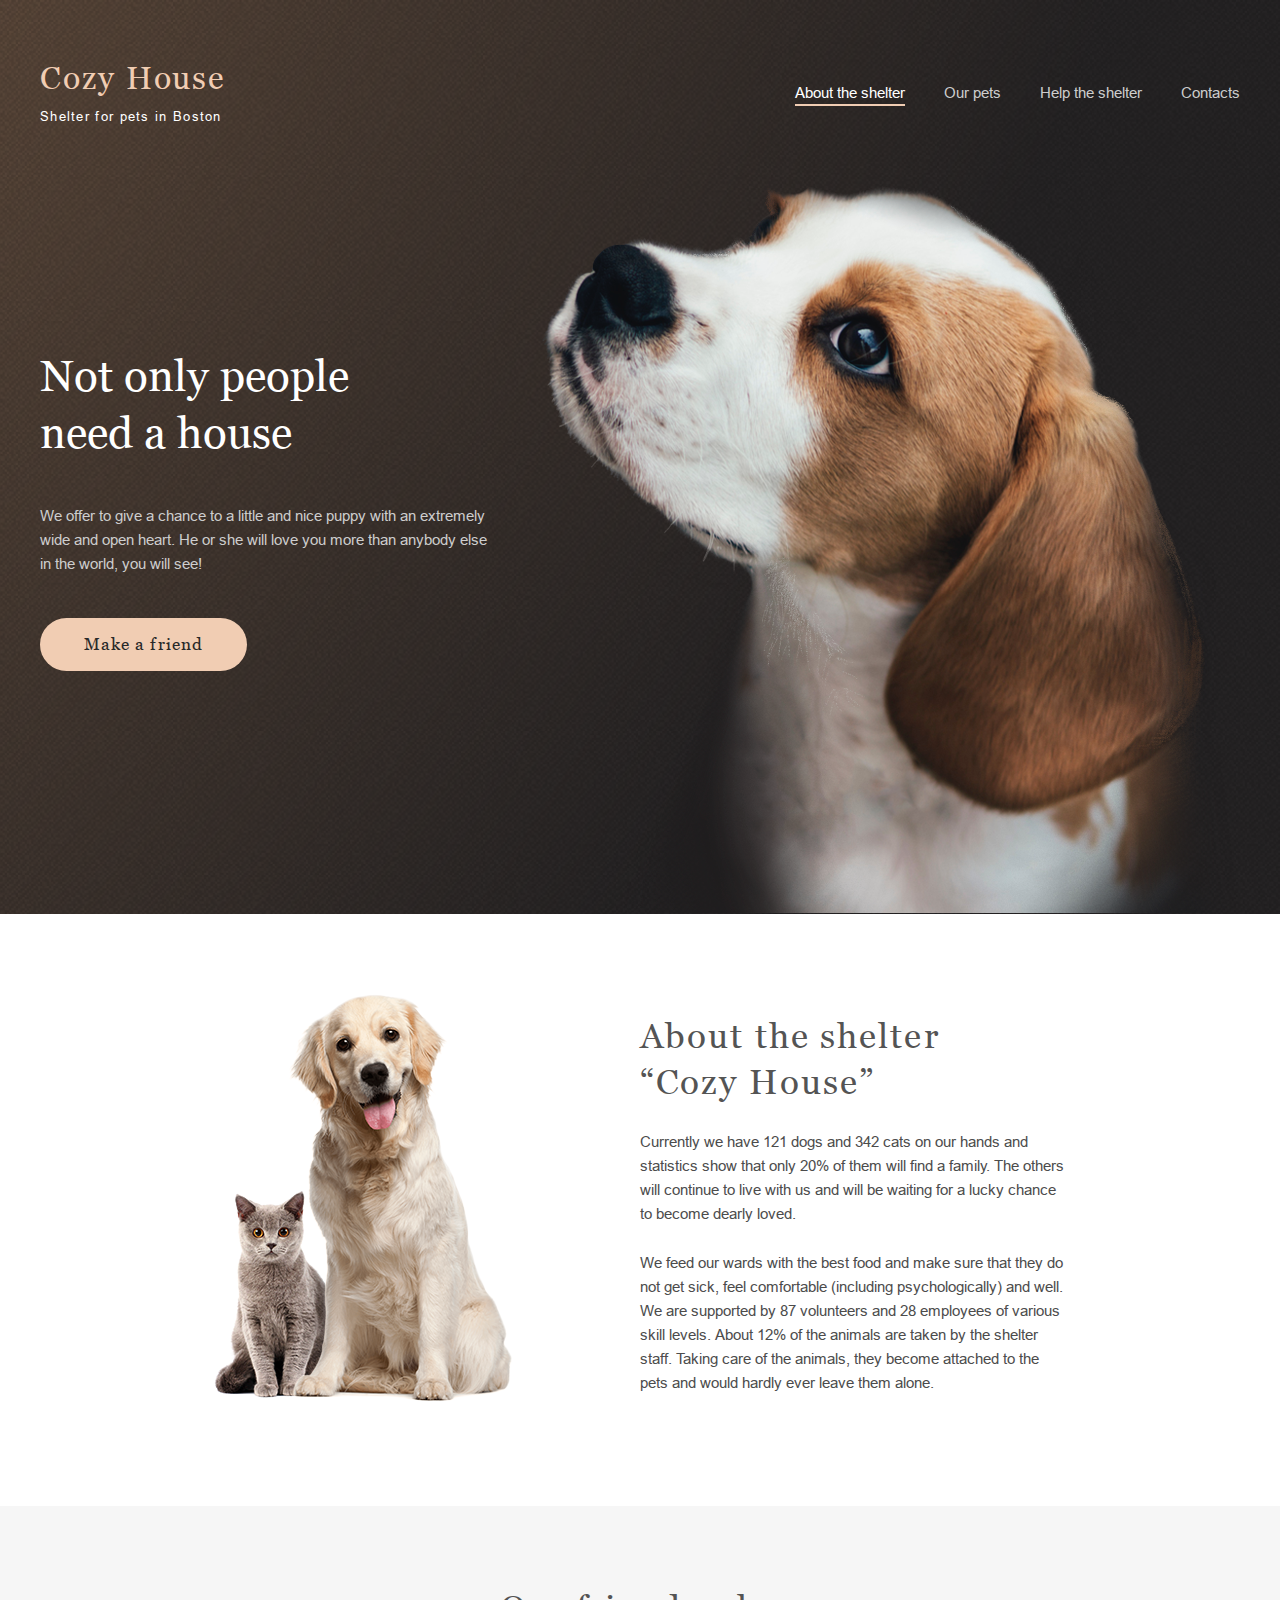
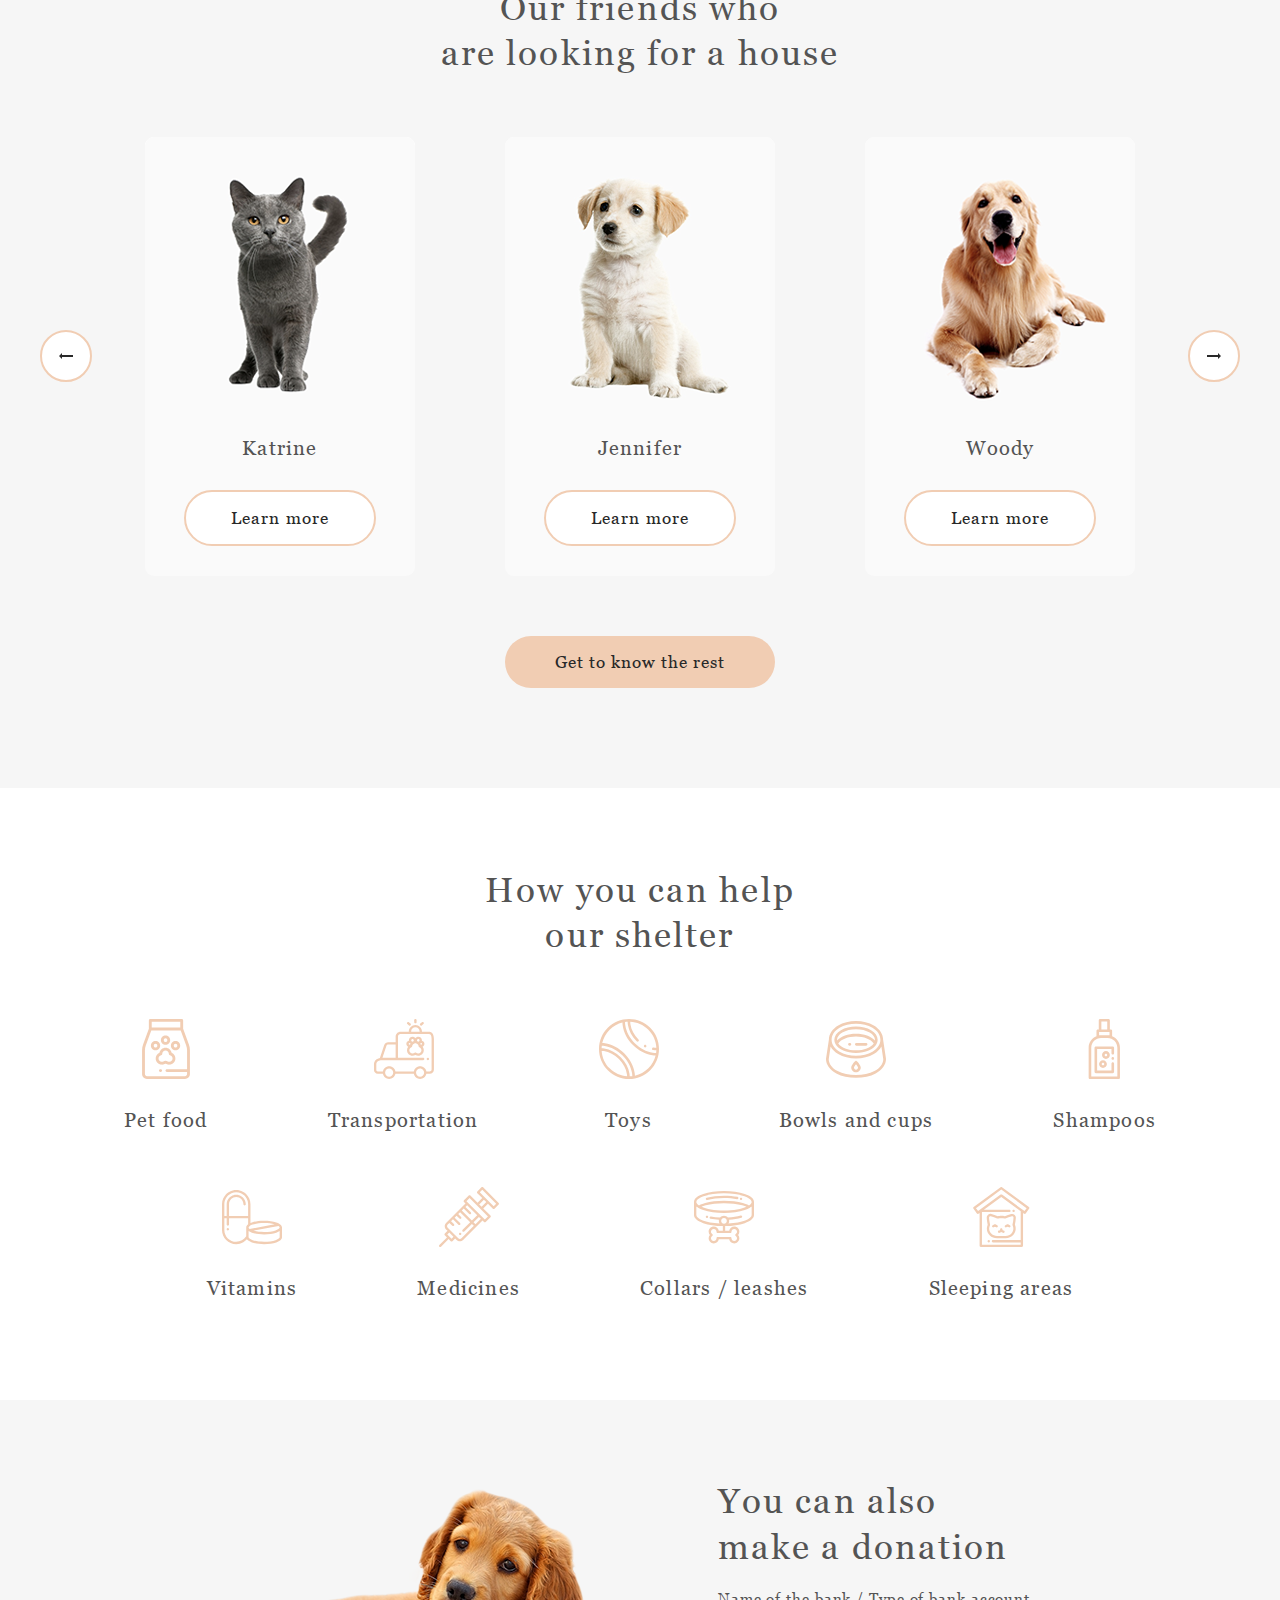
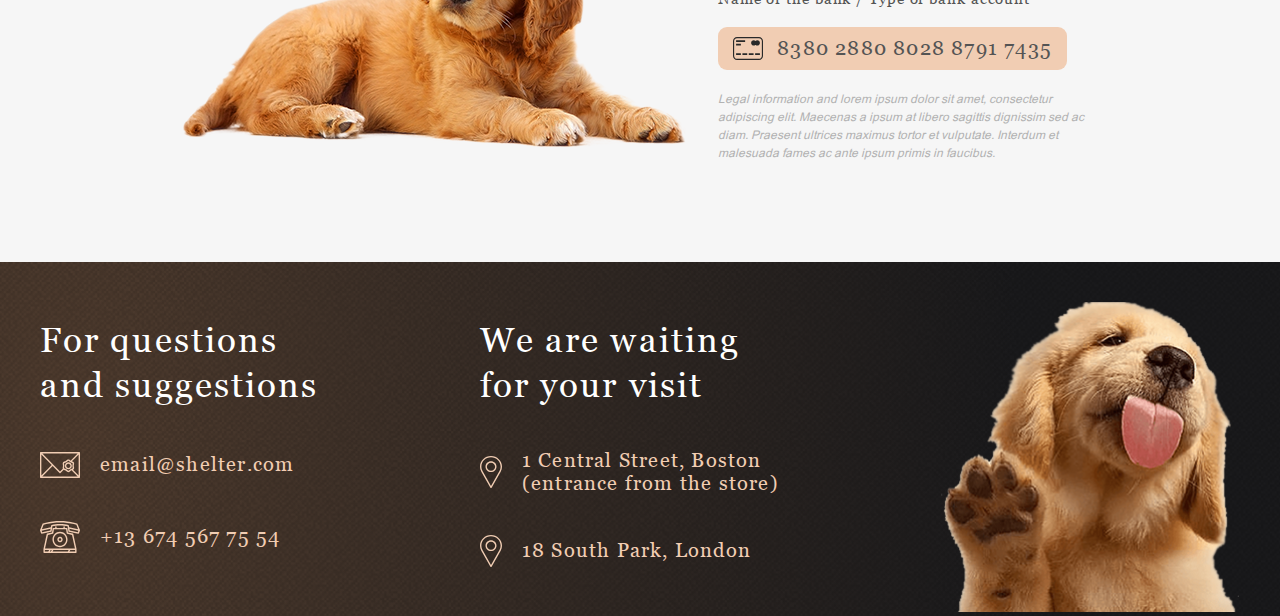
==== index.html @ 32de22db "Add files via upload" ====
<!DOCTYPE html>
<html lang="en">
  <head>
    <meta charset="UTF-8" />
    <meta name="viewport" content="width=device-width, initial-scale=1.0" />
    <title>Shelter</title>
    <link rel="stylesheet" type="text/css" href="style/style.css" />
    <link rel="stylesheet" type="text/css" href="style/main_page.css" />
    <link rel="stylesheet" type="text/css" href="style/media.css" />
    <link
      rel="shortcut icon"
      href="./images/favicon32x32.ico"
      type="image/png"
    />
  </head>
  <body>
    <section class="start-screen">
      <header class="header container">
        <div class="header__logo">
          <h1>
            <a class="header__h1-link" href="#">Cozy House</a>
          </h1>
          <a class="header__about-link" href="#">Shelter for pets in Boston</a>
        </div>
        <button class="header__button-burger">
          <span class="header__button-elem"></span>
          <span class="header__button-elem"></span>
          <span class="header__button-elem"></span>
        </button>
        <nav class="header__nav">
          <a class="header__nav-point header__nav-active" href="#"
            >About the shelter</a
          >
          <a class="header__nav-point" href="pets.html">Our pets</a>
          <a class="header__nav-point" href="#help">Help the shelter</a>
          <a class="header__nav-point" href="#footer-section">Contacts</a>
        </nav>
      </header>
      <div class="not-only container">
        <div class="not-only__content">
          <h2 class="not-only__content-title">
            Not only people
            <br />
            need a house
          </h2>
          <p class="not-only__content-text">
            We offer to give a chance to a little and nice puppy with an
            extremely wide and open heart. He or she will love you more than
            anybody else in the world, you will see!
          </p>
          <a class="not-only__content-button btn-1" href="#our-friends">
            Make a friend
          </a>
        </div>
        <picture>
          <source
            srcset="./images/start-screen-puppy-320.png"
            type="image/png"
            media="(max-width: 767px)"
          />
          <source
            srcset="./images/start-screen-puppy-768.png"
            type="image/png"
            media="(max-width: 1279px)"
          />
          <img
            class="not-only__puppy"
            src="./images/start-screen-puppy.png"
            alt="start-screen-puppy"
          />
        </picture>
      </div>
    </section>
    <section class="about">
      <div class="container about__wrapper">
        <div class="about__pets">
          <picture>
            <source
              srcset="./images/about-pets-320.png"
              type="image/png"
              media="(max-width: 767px)"
            />
            <img src="./images/about-pets.png" alt="cat-and-dog" />
          </picture>
        </div>
        <div class="about__text">
          <h2 class="about__title">
            About the shelter
            <br />
            “Cozy House”
          </h2>
          <p class="about__parag1">
            Currently we have 121 dogs and 342 cats on our hands and statistics
            show that only 20% of them will find a family. The others will
            continue to live with us and will be waiting for a lucky chance to
            become dearly loved.
          </p>
          <p class="about__parag2">
            We feed our wards with the best food and make sure that they do not
            get sick, feel comfortable (including psychologically) and well. We
            are supported by 87 volunteers and 28 employees of various skill
            levels. About 12% of the animals are taken by the shelter staff.
            Taking care of the animals, they become attached to the pets and
            would hardly ever leave them alone.
          </p>
        </div>
      </div>
    </section>
    <section class="our-friends" id="our-friends">
      <div class="container our-friends__wrapper">
        <h2 class="our-friends__title">
          Our friends who
          <br />
          are looking for a house
        </h2>
        <div class="swiper-container">
          <div class="our-friends__button-left">
            <button class="button-left__arrows">
              <img src="./images/Arrow.svg" alt="arrow" />
            </button>
          </div>
          <div class="pets-container">
            <div class="pets-container__card">
              <img src="./images/pets-katrine.png" alt="pets-katrine" />
              <h4 class="pets-container__card-name">Katrine</h4>
              <button class="pets-container__card-btn">Learn more</button>
            </div>
            <div class="pets-container__card">
              <img src="./images/pets-jennifer.png" alt="pets-jenni" />
              <h4 class="pets-container__card-name">Jennifer</h4>
              <button class="pets-container__card-btn">Learn more</button>
            </div>
            <div class="pets-container__card">
              <img src="./images/pets-woody.png" alt="pets-woody" />
              <h4 class="pets-container__card-name">Woody</h4>
              <button class="pets-container__card-btn">Learn more</button>
            </div>
          </div>
          <div class="our-friends__button-right">
            <button class="button-right__arrows">
              <img src="./images/Arrow.svg" alt="arrow" />
            </button>
          </div>
        </div>
        <a class="our-friends__button" href="pets.html">Get to know the rest</a>
      </div>
    </section>
    <section class="help" id="help">
      <div class="container help__wrapper">
        <h2 class="help__title">
          How you can help
          <br />
          our shelter
        </h2>
        <div class="help-container">
          <div class="help-container__card">
            <img
              class="help-containe__img"
              src="./images/icon-pet-food.svg"
              alt="pet-food"
            />
            <h4 class="help-container__card-name">Pet food</h4>
          </div>
          <div class="help-container__card">
            <img
              class="help-containe__img"
              src="./images/icon-transportation.svg"
              alt="transport"
            />
            <h4 class="help-container__card-name">Transportation</h4>
          </div>
          <div class="help-container__card">
            <img
              class="help-containe__img"
              src="./images/icon-toys.svg"
              alt="toys"
            />
            <h4 class="help-container__card-name">Toys</h4>
          </div>
          <div class="help-container__card">
            <img
              class="help-containe__img"
              src="./images/icon-bowls-and-cups.svg"
              alt="bowls-and-cups"
            />
            <h4 class="help-container__card-name">Bowls and cups</h4>
          </div>
          <div class="help-container__card">
            <img
              class="help-containe__img"
              src="./images/icon-shampoos.svg"
              alt="shampoos"
            />
            <h4 class="help-container__card-name">Shampoos</h4>
          </div>
          <div class="help-container__card">
            <img
              class="help-containe__img"
              src="./images/icon-vitamins.svg"
              alt="vitamins"
            />
            <h4 class="help-container__card-name">Vitamins</h4>
          </div>
          <div class="help-container__card">
            <img
              class="help-containe__img"
              src="./images/icon-medicines.svg"
              alt="medicines"
            />
            <h4 class="help-container__card-name">Medicines</h4>
          </div>
          <div class="help-container__card">
            <img
              class="help-containe__img"
              src="./images/icon-collars-leashes.svg"
              alt="collars-leashes"
            />
            <h4 class="help-container__card-name">Collars / leashes</h4>
          </div>
          <div class="help-container__card">
            <img
              class="help-containe__img"
              src="./images/icon-sleeping-area.svg"
              alt="sleeping-area"
            />
            <h4 class="help-container__card-name">Sleeping areas</h4>
          </div>
        </div>
      </div>
    </section>
    <section class="donate">
      <div class="container donate__wrapper">
        <div class="donate-container">
          <picture class="donation-dog-img">
            <source
              srcset="./images/donation-dog-320.png"
              type="image/png"
              media="(max-width: 767px)"
            />
            <img src="./images/donation-dog.png" alt="dog" />
          </picture>
          <div class="donate-container__about">
            <h2 class="donate__title">
              You can also
              <br />
              make a donation
            </h2>
            <h5 class="donate__subtitle">
              Name of the bank / Type of bank account
            </h5>
            <a class="donate-container__link" href="#">
              <img src="./images/credit-card.svg" alt="credit-card" />
              <span class="donate-container__number"
                >8380 2880 8028 8791 7435</span
              >
            </a>
            <div class="donate__about">
              Legal information and lorem ipsum dolor sit amet, consectetur
              adipiscing elit. Maecenas a ipsum at libero sagittis dignissim sed
              ac diam. Praesent ultrices maximus tortor et vulputate. Interdum
              et malesuada fames ac ante ipsum primis in faucibus.
            </div>
          </div>
        </div>
      </div>
    </section>
    <footer class="footer-section" id="footer-section">
      <div class="container footer__wrapper">
        <div class="footer__container">
          <div class="footer__contact">
            <h2 class="footer__contact-title">
              For questions
              <br />
              and suggestions
            </h2>
            <a class="footer__contact-link">
              <img src="./images/icon-email.svg" alt="email-icon" />
              <span class="footer__sublink">email@shelter.com</span>
            </a>
            <a class="footer__contact-link">
              <img src="./images/icon-phone.svg" alt="phone-icon" />
              <span class="footer__sublink">+13 674 567 75 54</span>
            </a>
          </div>
          <div class="footer__contact">
            <h2 class="footer__contact-title">
              We are waiting
              <br />
              for your visit
            </h2>
            <a class="footer__contact-link">
              <img src="./images/pin.svg" alt="pin-icon" />
              <span class="footer__sublink"
                >1 Central Street, Boston
                <br />
                (entrance from the store)</span
              >
            </a>
            <a class="footer__contact-link">
              <img src="./images/pin.svg" alt="pin-icon" />
              <span class="footer__sublink">18 South Park, London </span>
            </a>
          </div>
          <picture class="footer-puppy">
            <source
              srcset="./images/footer-puppy-320.png"
              type="image/png"
              media="(max-width: 767px)"
            />
            <img src="./images/footer-puppy.png" alt="footer-dor" />
          </picture>
        </div>
      </div>
    </footer>
    <script src="./script/index.js"></script>
  </body>
</html>
---- style/style.css ----
@font-face {
  font-family: ArialB;
  src: url("../fonts/Arial-Bold.ttf");
}

@font-face {
  font-family: ArialR;
  src: url("../fonts/Arial-Regular.ttf");
}

@font-face {
  font-family: GeorgiaB;
  src: url("../fonts/Georgia-Bold.ttf");
}

@font-face {
  font-family: GeorgiaR;
  src: url("../fonts/Georgia-Regular.ttf");
}

:root {
  --color-light-orange: #f1cdb3;
  --color-light-gray: #cdcdcd;
  --color-some-gray: #b2b2b2;
  --color-black: #000000;
  --color-light-black: #292929;
  --color-white: #ffffff;
  --color-dark-gray: #545454;
  --color-gray: #4c4c4c;

  --font-family-AB: ArialB, sans-serif;
  --font-family-AR: ArialR, sans-serif;
  --font-family-GB: GeorgiaB, sans-serif;
  --font-family-GR: GeorgiaR, sans-serif;

  --animation-speed: 0.4s;
  --animation-func: ease;
  --animation: var(--animation-speed) var(--animation-func);
}
---- style/main_page.css ----
* {
  margin: 0;
  padding: 0;
  box-sizing: border-box;
}

html {
  scroll-behavior: smooth;
}

.container {
  max-width: 1280px;
  margin: 0 auto;
}

.header {
  display: flex;
  justify-content: space-between;
  align-items: center;
  padding-top: 60px;
  padding-left: 40px;
  padding-right: 40px;
}

.start-screen {
  background-image: url(../images/header-back.png);
  background-position: center;
  background-repeat: no-repeat;
  background-size: cover;
}

.header__logo h1 {
  margin-bottom: 10px;
}

.header__h1-link {
  text-decoration: none;
  color: var(--color-light-orange);
  font-family: var(--font-family-GR);
  font-weight: 400;
  font-size: 32px;
  line-height: 35px;
  letter-spacing: 0.06em;
}

.header__about-link {
  text-decoration: none;
  color: var(--color-white);
  font-family: var(--font-family-AR);
  font-weight: 400;
  font-size: 13px;
  line-height: 15px;
  letter-spacing: 0.1em;
}

.header__button-burger {
  cursor: pointer;
  display: none;
  border: none;
  background-color: inherit;
  transition: transform 1s;
  z-index: 5;
}

.header__button-elem {
  display: block;
  width: 30px;
  height: 2px;
  background-color: var(--color-light-orange);
  margin-bottom: 10px;
}

.header__nav-point {
  text-decoration: none;
  color: var(--color-light-gray);
  font-family: var(--font-family-AR);
  font-weight: 400;
  font-size: 15px;
  line-height: 160%;
  margin-right: 35px;
  transition: var(--animation);
}

.header__nav-point:hover {
  color: var(--color-white);
}

.header__nav-point:last-child {
  margin: 0px;
}

.header__nav-active {
  color: var(--color-white);
  position: relative;
}

.header__nav-active::after {
  content: "";
  position: absolute;
  background-color: var(--color-light-orange);
  left: 0;
  bottom: -5px;
  width: 100%;
  height: 2px;
}

.not-only {
  display: flex;
  justify-content: space-between;
  padding: 60px 40px 0px;
}

.not-only__content {
  max-width: 460px;
  padding-top: 163px;
  padding-bottom: 243px;
}

.not-only__content-title {
  color: var(--color-white);
  font-family: var(--font-family-GR);
  font-weight: 400;
  font-size: 44px;
  line-height: 130%;
}

.not-only__content-text {
  color: var(--color-light-gray);
  font-family: var(--font-family-AR);
  font-weight: 400;
  font-size: 15px;
  line-height: 160%;
  margin-top: 42px;
  margin-bottom: 42px;
}

.btn-1 {
  max-width: 207px;
  padding: 15px 30px;
}

.not-only__content-button {
  display: block;
  text-align: center;
  background-color: var(--color-light-orange);
  border-radius: 100px;
  cursor: pointer;
  transition: var(--animation);
  text-decoration: none;
  color: var(--color-light-black);
  font-family: var(--font-family-GR);
  font-weight: 400;
  font-size: 17px;
  line-height: 130%;
  letter-spacing: 0.06em;
  padding: 15px 44px;
}

.not-only__content-button:hover {
  background-color: #ddb192;
}

.not-only__puppy {
  display: block;
  max-width: 698px;
}

.about__title {
  color: var(--color-dark-gray);
  font-family: var(--font-family-GR);
  font-weight: 400;
  font-size: 35px;
  line-height: 130%;
  letter-spacing: 0.06em;
  margin-bottom: 25px;
}

.about__parag1,
.about__parag2 {
  color: var(--color-gray);
  font-family: var(--font-family-AR);
  font-weight: 400;
  font-size: 15px;
  line-height: 160%;
  max-width: 430px;
}

.about__parag1 {
  margin-bottom: 25px;
}

.about__wrapper {
  display: flex;
  align-items: center;
  padding: 80px 40px 100px;
}

.about__pets {
  width: 50%;
  display: flex;
  align-items: center;
  justify-content: center;
  padding-left: 45px;
}

.about__text {
  width: 50%;
  padding-top: 10px;
}

.our-friends {
  background-color: #f6f6f6;
}

.our-friends__wrapper {
  padding: 80px 40px 100px;
}

.our-friends__title {
  font-family: var(--font-family-GR);
  color: var(--color-dark-gray);
  text-align: center;
  font-weight: 400;
  font-size: 35px;
  line-height: 130%;
  letter-spacing: 0.06em;
}

.button-left__arrows,
.button-right__arrows {
  background-color: var(--color-white);
  border: 2px solid var(--color-light-orange);
  border-radius: 100px;
  color: var(--color-light-black);
  cursor: pointer;
  width: 52px;
  height: 52px;
  transition: var(--animation);
}

.button-left__arrows {
  transform: rotate(-180deg);
}

.button-left__arrows:hover,
.button-right__arrows:hover {
  background-color: #fddcc4;
}

.button-left__arrows,
.button-right__arrows {
  display: flex;
  align-items: center;
  justify-content: center;
}

.our-friends__button-left {
  margin-right: 53px;
}

.our-friends__button-right {
  margin-left: 53px;
}

.pets-container__card-btn {
  background-color: var(--color-white);
  border: 2px solid var(--color-light-orange);
  padding: 15px 45px;
  font-family: var(--font-family-GR);
  color: var(--color-light-black);
  font-weight: 400;
  font-size: 17px;
  line-height: 130%;
  letter-spacing: 0.06em;
  border-radius: 100px;
  cursor: pointer;
  margin-bottom: 30px;
  transition: var(--animation);
}

.pets-container__card-name {
  font-family: var(--font-family-GR);
  color: var(--color-dark-gray);
  font-weight: 400;
  font-size: 20px;
  line-height: 23px;
  text-align: center;
  letter-spacing: 0.06em;
  margin-top: 30px;
  margin-bottom: 30px;
}

.our-friends__button {
  background-color: var(--color-light-orange);
  border-radius: 100px;
  cursor: pointer;
  padding: 15px 45px;
  margin: 0 auto;
  display: block;
  transition: var(--animation);
  text-decoration: none;
  color: var(--color-light-black);
  font-family: var(--font-family-GR);
  font-weight: 400;
  font-size: 17px;
  line-height: 130%;
  letter-spacing: 0.06em;
  text-align: center;
  max-width: 270px;
}

.our-friends__button:hover {
  background-color: #fddcc4;
}

.swiper-container {
  display: flex;
  justify-content: space-between;
  align-items: center;
  margin-top: 60px;
  margin-bottom: 60px;
}

.pets-container {
  display: flex;
  align-items: center;
  justify-content: space-between;
  column-gap: 90px;
  max-width: 990px;
  margin: 0 auto;
  overflow: hidden;
}

.pets-container__card {
  background-color: rgb(250, 250, 250);
  border-radius: 9px;
  display: flex;
  flex-direction: column;
  align-items: center;
  transition: var(--animation);
}

.pets-container__card:hover .pets-container__card-btn {
  background-color: #fddcc4;
  border-color: #fddcc4;
}

.pets-container__card:hover {
  background-color: var(--color-white);
  -webkit-box-shadow: 0px 0px 21px 5px rgba(139, 144, 148, 0.2);
  -moz-box-shadow: 0px 0px 21px 5px rgba(139, 144, 148, 0.2);
  box-shadow: 0px 0px 21px 5px rgba(139, 144, 148, 0.2);
}

.help__wrapper {
  padding: 80px 40px 100px 40px;
}

.help__title {
  font-family: var(--font-family-GR);
  color: var(--color-dark-gray);
  text-align: center;
  font-weight: 400;
  font-size: 35px;
  line-height: 130%;
  letter-spacing: 0.06em;
}

.help-container__card-name {
  font-family: var(--font-family-GR);
  color: var(--color-dark-gray);
  font-weight: 400;
  font-size: 20px;
  line-height: 23px;
  letter-spacing: 0.06em;
  display: block;
  text-align: center;
}

.help-container {
  display: flex;
  align-items: center;
  justify-content: center;
  flex-wrap: wrap;
  margin-top: 60px;
  column-gap: 120px;
  row-gap: 55px;
}

.help-container__card {
  display: flex;
  flex-direction: column;
  align-items: center;
  row-gap: 30px;
}

.help-containe__img {
  vertical-align: top;
}

.donate {
  background-color: #f6f6f6;
}

.donate__wrapper {
  padding: 80px 182px 100px 183px;
}

.donate__title {
  font-family: var(--font-family-GR);
  color: var(--color-dark-gray);
  font-weight: 400;
  font-size: 35px;
  line-height: 130%;
  letter-spacing: 0.06em;
}

.donate__subtitle {
  font-family: var(--font-family-GR);
  color: var(--color-dark-gray);
  font-weight: 400;
  font-size: 15px;
  line-height: 17px;
  letter-spacing: 0.06em;
}

.donate-container__link {
  display: flex;
  align-items: center;
  justify-content: space-between;
  max-width: 349px;
  background-color: var(--color-light-orange);
  border-radius: 9px;
  cursor: pointer;
  padding: 10px 15px;
  transition: var(--animation);
  text-decoration: none;
  color: var(--color-dark-gray);
  font-family: var(--font-family-GR);
  font-weight: 400;
  font-size: 20px;
  line-height: 115%;
  letter-spacing: 0.06em;
}

.donate-container__link:hover {
  -webkit-box-shadow: 1px 1px 15px 6px rgba(16, 28, 37, 0.2);
  -moz-box-shadow: 1px 1px 15px 6px rgba(16, 28, 37, 0.2);
  box-shadow: 1px 1px 15px 6px rgba(16, 28, 37, 0.2);
}

.donate__about {
  font-style: italic;
  color: var(--color-some-gray);
  font-family: var(--font-family-AR);
  font-weight: 400;
  font-size: 12px;
  line-height: 18px;
}

.donate-container {
  width: 915px;
  height: 282px;
  display: flex;
  align-items: center;
  justify-content: space-between;
}

.donate-container__about {
  padding-left: 30px;
}

.donate__subtitle {
  display: block;
  margin-top: 20px;
  margin-bottom: 20px;
}

.donate__about {
  margin-top: 20px;
}

.footer-section {
  background-image: url(../images/footer-gradient-background.svg);
  background-position: center;
  background-repeat: no-repeat;
  background-size: cover;
}

.footer__contact-title {
  font-family: var(--font-family-GR);
  color: var(--color-white);
  font-weight: 400;
  font-size: 35px;
  line-height: 130%;
  letter-spacing: 0.06em;
  margin-top: 16px;
}

.footer__wrapper {
  padding: 40px 40px 0;
}

.footer__container {
  display: flex;
  justify-content: space-between;
}

.footer__contact-link {
  display: flex;
  align-items: center;
  margin-top: 40px;
  margin-bottom: 40px;
}

.footer__sublink {
  font-family: var(--font-family-GR);
  color: var(--color-light-orange);
  font-weight: 400;
  font-size: 20px;
  line-height: 115%;
  letter-spacing: 0.06em;
  margin-left: 20px;
  cursor: pointer;
  transition: var(--animation);
}

.footer__sublink:hover {
  color: var(--color-white);
}
---- style/media.css ----
/*header*/
@media (max-width: 1279px) {
  .header {
    padding: 30px 30px 0;
  }
  .header__pets {
    padding: 30px;
  }
}

@media (max-width: 767px) {
  .header {
    padding: 30px 53px 0 10px;
  }
  .header__pets {
    padding: 30px 50px 30px 10px;
  }
  .header__nav {
    visibility: hidden;
    position: fixed;
    top: 0;
    bottom: 0;
    right: 0;
    width: 320px;
    overflow: auto;
    opacity: 0;
    transition: opacity 0.5s, transform 1s, visibility 1s;
    transform: translateX(100%);
    z-index: 2;
    background-color: var(--color-light-black);
  }
  .header__nav {
    flex-direction: column;
    justify-content: center;
    align-items: center;
    padding-top: 248px;
  }
  .header__nav-point {
    margin-left: 0;
    margin-bottom: 40px;
  }
  .header__button-burger {
    display: block;
  }
}

/*not-only*/

@media (max-width: 1279px) {
  .not-only {
    padding: 60px 30px 0;
    flex-direction: column;
    align-items: flex-end;
  }
  .not-only__content {
    align-self: center;
    padding-top: 0;
    padding-bottom: 100px;
  }
  .not-only__content-button {
    margin: 0 auto;
  }
}

@media (max-width: 767px) {
  .not-only {
    padding: 55px 10px 0;
  }
  .not-only__content {
    padding-bottom: 105px;
  }
  .not-only__content-title {
    text-align: center;
    font-weight: 400;
    font-size: 25px;
    line-height: 130%;
    letter-spacing: 0.06em;
  }
  .not-only__content-text {
    text-align: center;
  }
}

/*about*/

@media (max-width: 1279px) {
  .about__wrapper {
    flex-direction: column;
    padding: 75px 30px 100px;
  }
  .about__text {
    width: 430px;
    padding-top: 0;
  }
  .about__title {
    margin-top: 0;
  }
  .about__pets {
    order: 1;
    width: 100%;
    padding-left: 0;
    padding-top: 55px;
  }
}

@media (max-width: 767px) {
  .about__wrapper {
    padding: 42px 10px;
  }
  .about__text {
    max-width: 300px;
  }
  .about__parag1,
  .about__parag2 {
    text-align: justify;
  }
  .about__parag1 {
    margin-bottom: 22px;
  }
  .about__title {
    font-weight: 400;
    font-size: 25px;
    line-height: 130%;
    letter-spacing: 0.06em;
    text-align: center;
  }
  .about__pets {
    padding-top: 42px;
    width: 100%;
  }
}

/*our-friends*/

@media (max-width: 1279px) {
  .our-friends__wrapper {
    padding: 80px 30px 100px 30px;
  }
  .pets-container {
    max-width: 580px;
    column-gap: 40px;
  }
  .our-friends__button-left {
    margin-right: 12px;
  }

  .our-friends__button-right {
    margin-left: 12px;
  }
}

@media (max-width: 767px) {
  .our-friends__wrapper {
    padding: 42px 10px;
  }
  .our-friends__title {
    font-size: 25px;
    display: block;
  }
  .swiper-container {
    margin-top: 42px;
    margin-bottom: 42px;
    flex-wrap: wrap;
  }
  .pets-container {
    max-width: 270px;
  }
  .our-friends__button-left {
    order: 1;
    margin: 0 auto;
    padding-top: 20px;
  }

  .our-friends__button-right {
    order: 1;
    margin: 0 auto;
    padding-top: 20px;
  }
}

/*help-section*/

@media (max-width: 1279px) {
  .help__wrapper {
    padding: 80px 69px 100px 69px;
  }
  .help-container {
    column-gap: 60px;
    row-gap: 55px;
  }
  .help-container__card {
    width: 26%;
  }
  .help-container__card-name {
    white-space: nowrap;
  }
}

@media (max-width: 767px) {
  .help__wrapper {
    padding: 42px 15px 42px 15px;
  }
  .help__title {
    font-size: 25px;
  }
  .help-container {
    margin-top: 42px;
    column-gap: 30px;
    row-gap: 30px;
    width: 290px;
  }
  .help-container__card {
    row-gap: 20px;
    width: 40%;
  }
  .help-container__card-name {
    font-size: 15px;
    line-height: 16.5px;
    letter-spacing: 6%;
  }
}
/*donate-section*/

@media (max-width: 1279px) {
  .donate__wrapper {
    padding: 80px 132px 100px 131px;
  }
  .donate-container {
    flex-direction: column;
    width: 505px;
    height: 603px;
  }
  .donate-container__about {
    padding-left: 21px;
    padding-bottom: 60px;
    width: 380px;
    height: 282px;
  }
  .donation-dog-img {
    order: 1;
  }
}

@media (max-width: 767px) {
  .donate__wrapper {
    padding: 42px 10px 42px 10px;
  }
  .donate-container {
    width: 300px;
    height: 458.2px;
  }
  .donate__title {
    font-size: 25px;
    text-align: center;
  }
  .donate__subtitle {
    font-size: 15px;
    margin-left: 13px;
  }
  .donate-container__link {
    max-width: 281px;
    font-size: 15px;
    line-height: 110%;
    letter-spacing: 0.06em;
    margin: 20px;
  }
  .donate__about {
    width: 280px;
    height: 90px;
    margin-left: 20px;
  }
}

/*footer*/

@media (max-width: 1279px) {
  .footer__wrapper {
    padding: 30px 30px 0;
  }
  .footer__container {
    flex-wrap: wrap;
    justify-content: space-around;
  }
  .footer-puppy {
    margin-top: 15px;
  }
}

@media (max-width: 767px) {
  .footer__wrapper {
    padding: 30px 10px 0;
  }
  .footer__contact-title {
    text-align: center;
    font-size: 25px;
    line-height: 32.5px;
    letter-spacing: 6%;
  }
}
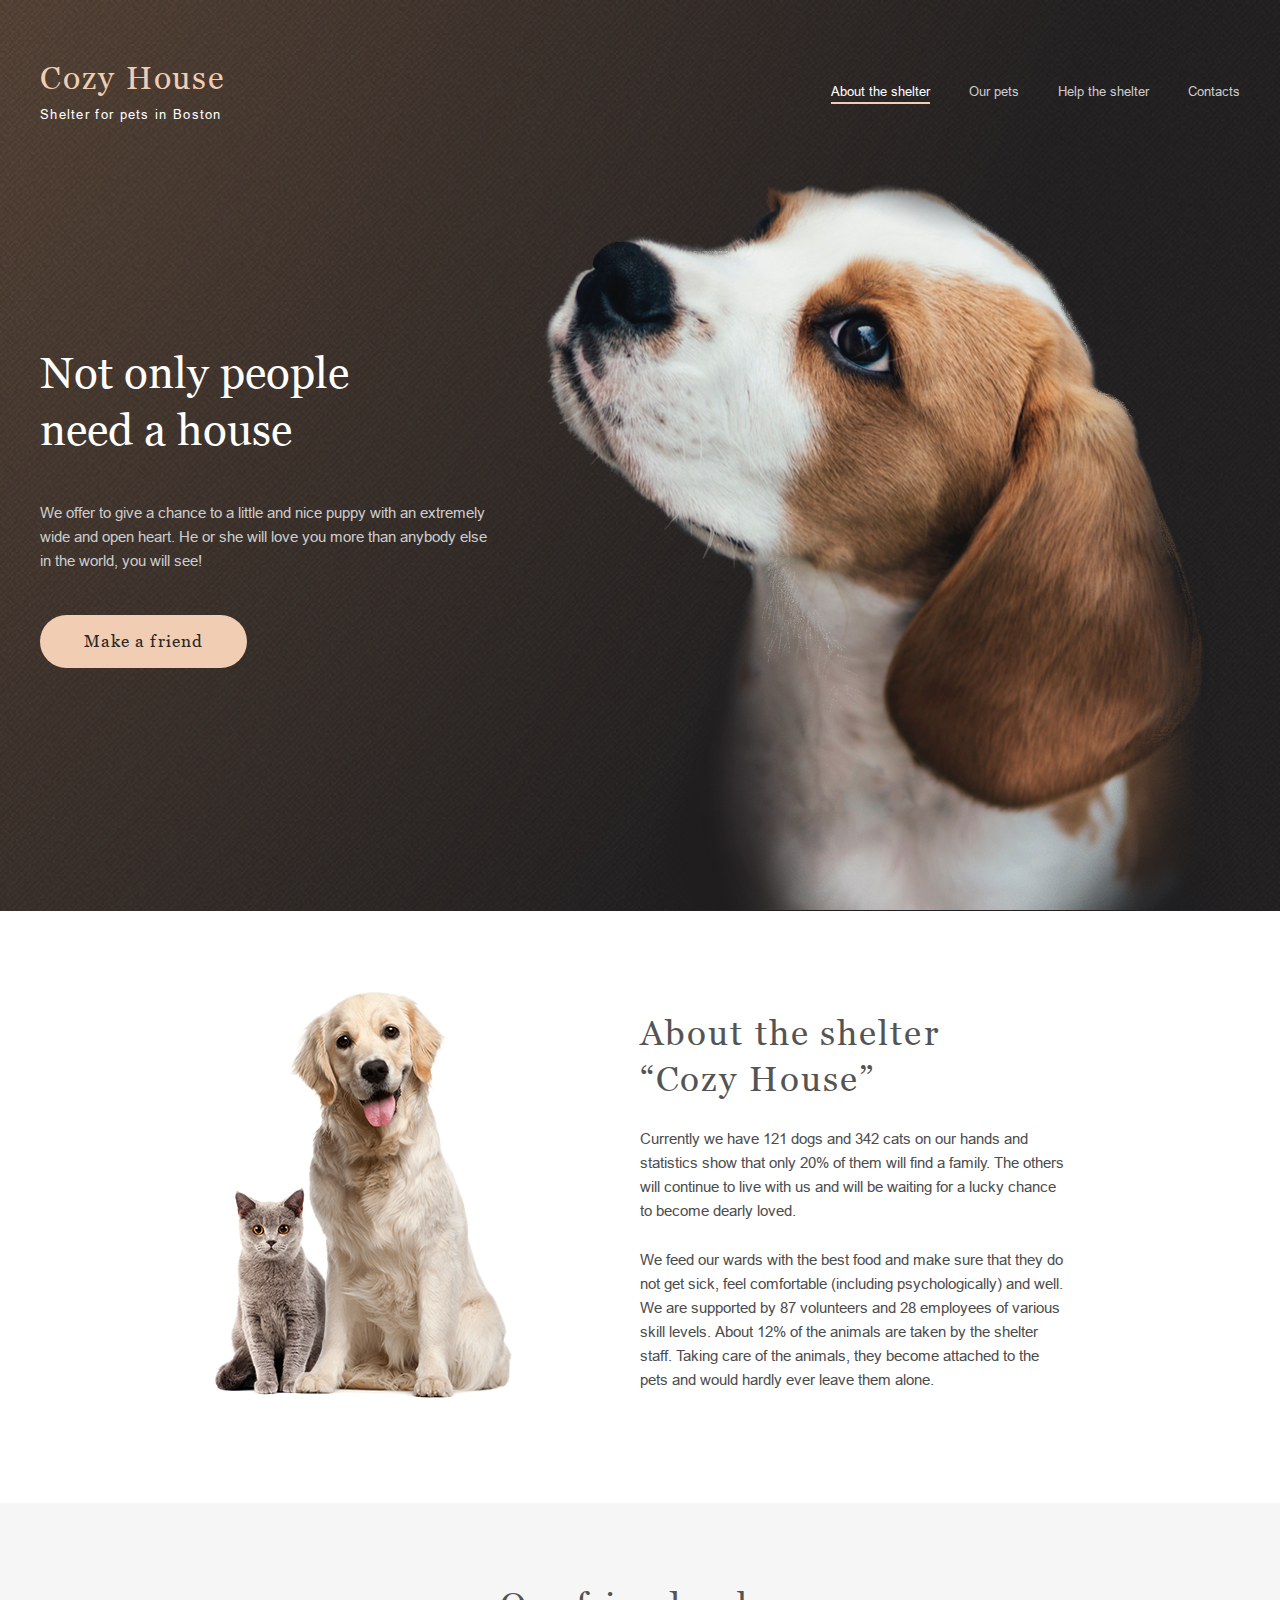
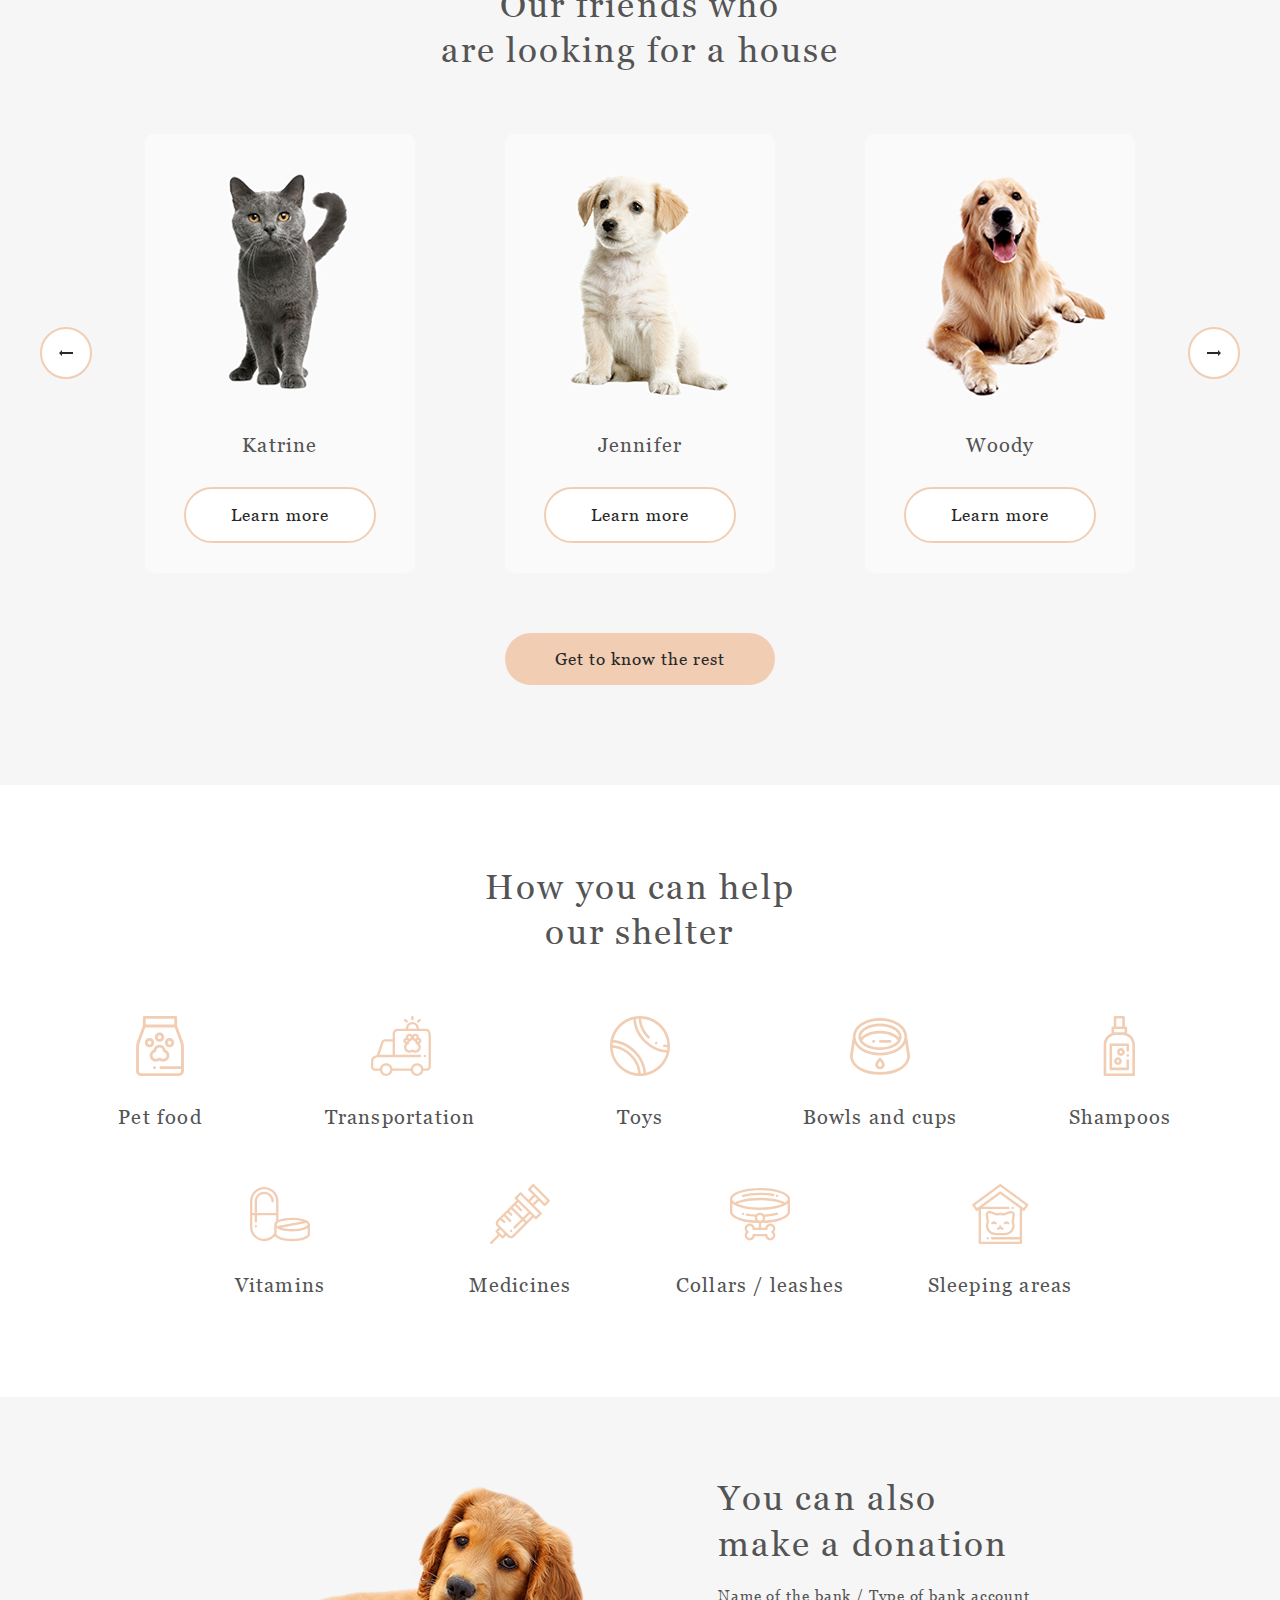
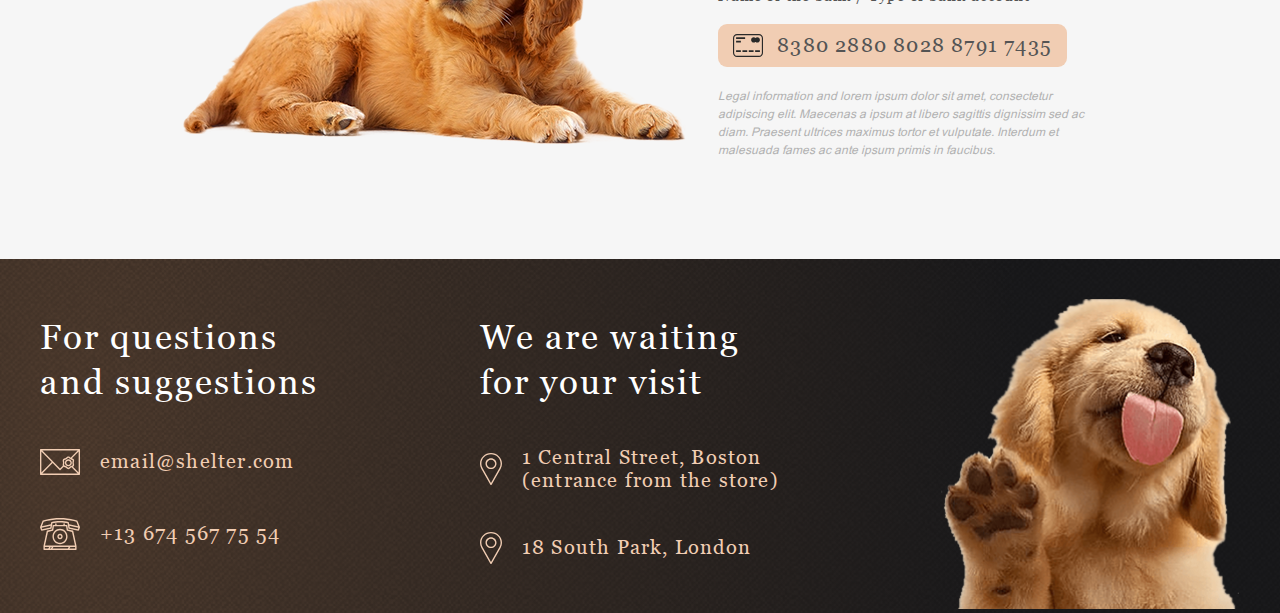
==== commit 19d2af60: "Add files via upload" ====
--- a/index.html
+++ b/index.html
@@ -6,7 +6,6 @@
     <title>Shelter</title>
     <link rel="stylesheet" type="text/css" href="style/style.css" />
     <link rel="stylesheet" type="text/css" href="style/main_page.css" />
-    <link rel="stylesheet" type="text/css" href="style/media.css" />
     <link
       rel="shortcut icon"
       href="./images/favicon32x32.ico"
@@ -22,11 +21,6 @@
           </h1>
           <a class="header__about-link" href="#">Shelter for pets in Boston</a>
         </div>
-        <button class="header__button-burger">
-          <span class="header__button-elem"></span>
-          <span class="header__button-elem"></span>
-          <span class="header__button-elem"></span>
-        </button>
         <nav class="header__nav">
           <a class="header__nav-point header__nav-active" href="#"
             >About the shelter</a
@@ -231,7 +225,7 @@
     <section class="donate">
       <div class="container donate__wrapper">
         <div class="donate-container">
-          <picture class="donation-dog-img">
+          <picture>
             <source
               srcset="./images/donation-dog-320.png"
               type="image/png"
@@ -301,13 +295,17 @@
               <span class="footer__sublink">18 South Park, London </span>
             </a>
           </div>
-          <picture class="footer-puppy">
+          <picture>
             <source
               srcset="./images/footer-puppy-320.png"
               type="image/png"
               media="(max-width: 767px)"
             />
-            <img src="./images/footer-puppy.png" alt="footer-dor" />
+            <img
+              class="footer-puppy"
+              src="./images/footer-puppy.png"
+              alt="footer-dor"
+            />
           </picture>
         </div>
       </div>
--- a/style/main_page.css
+++ b/style/main_page.css
@@ -51,23 +51,7 @@
   font-size: 13px;
   line-height: 15px;
   letter-spacing: 0.1em;
-}
-
-.header__button-burger {
-  cursor: pointer;
-  display: none;
-  border: none;
-  background-color: inherit;
-  transition: transform 1s;
-  z-index: 5;
-}
-
-.header__button-elem {
   display: block;
-  width: 30px;
-  height: 2px;
-  background-color: var(--color-light-orange);
-  margin-bottom: 10px;
 }
 
 .header__nav-point {
@@ -75,7 +59,7 @@
   color: var(--color-light-gray);
   font-family: var(--font-family-AR);
   font-weight: 400;
-  font-size: 15px;
+  font-size: 13px;
   line-height: 160%;
   margin-right: 35px;
   transition: var(--animation);
@@ -247,13 +231,6 @@
   background-color: #fddcc4;
 }
 
-.button-left__arrows,
-.button-right__arrows {
-  display: flex;
-  align-items: center;
-  justify-content: center;
-}
-
 .our-friends__button-left {
   margin-right: 53px;
 }
@@ -352,8 +329,15 @@
   box-shadow: 0px 0px 21px 5px rgba(139, 144, 148, 0.2);
 }
 
+.button-left__arrows,
+.button-right__arrows {
+  display: flex;
+  align-items: center;
+  justify-content: center;
+}
+
 .help__wrapper {
-  padding: 80px 40px 100px 40px;
+  padding: 80px 40px 45px;
 }
 
 .help__title {
@@ -374,7 +358,7 @@
   line-height: 23px;
   letter-spacing: 0.06em;
   display: block;
-  text-align: center;
+  margin-top: 30px;
 }
 
 .help-container {
@@ -383,15 +367,14 @@
   justify-content: center;
   flex-wrap: wrap;
   margin-top: 60px;
-  column-gap: 120px;
-  row-gap: 55px;
 }
 
 .help-container__card {
   display: flex;
   flex-direction: column;
   align-items: center;
-  row-gap: 30px;
+  margin-bottom: 55px;
+  width: calc(100% / 5);
 }
 
 .help-containe__img {
